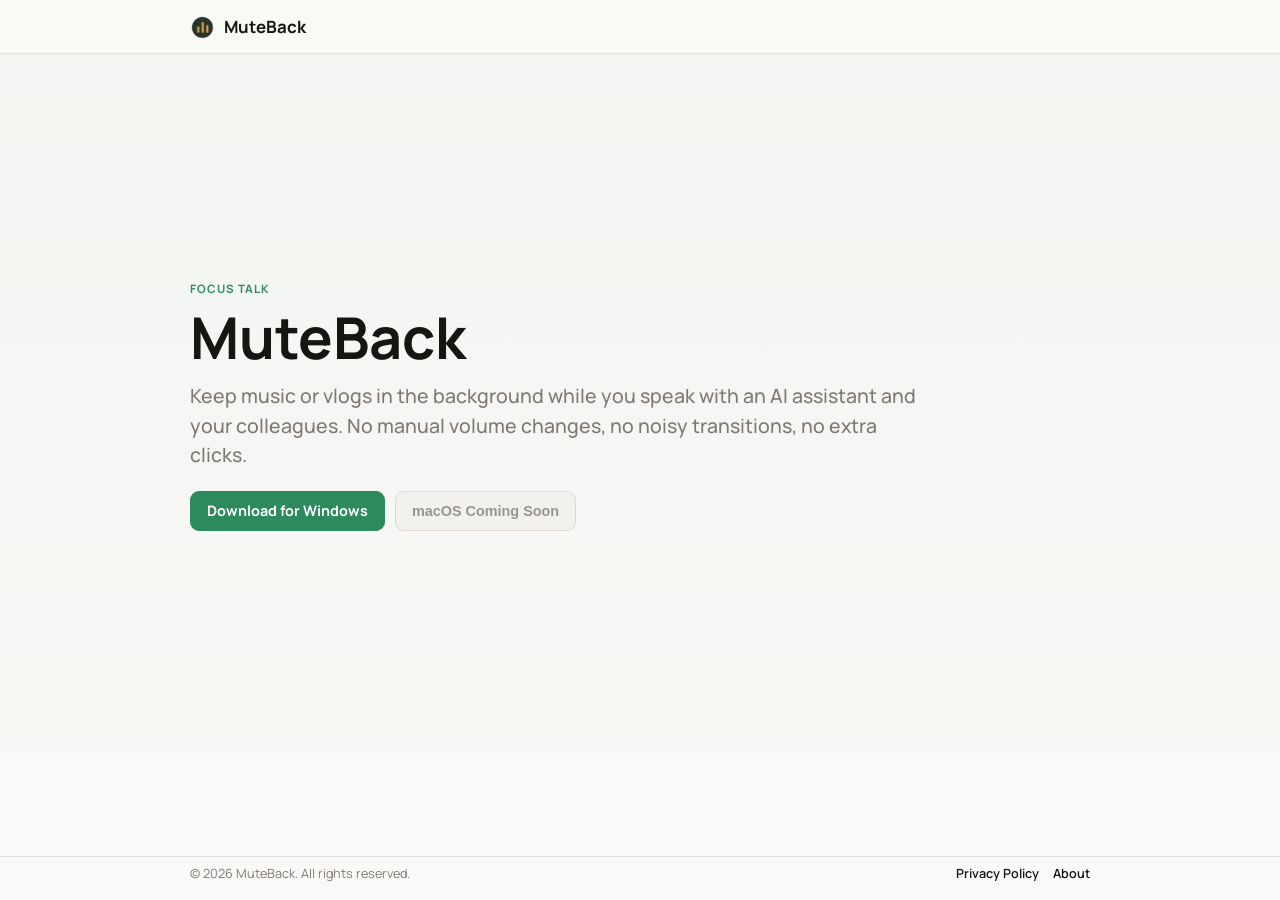
==== site/index.html @ 0c11b117 "Add site" ====
<!doctype html>
<html lang="en">
  <head>
    <meta charset="UTF-8" />
    <meta name="viewport" content="width=device-width, initial-scale=1.0" />
    <title>MuteBack</title>
    <meta
      name="description"
      content="MuteBack automatically lowers background audio when you speak and restores it smoothly."
    />
    <link rel="stylesheet" href="./styles.css" />
  </head>
  <body>
    <header class="site-header">
      <div class="bar-inner">
        <a class="brand" href="#top" aria-label="MuteBack home">
          <img src="./assets/muteback-icon.png" alt="" />
          <span>MuteBack</span>
        </a>
      </div>
    </header>

    <main id="top">
      <section class="hero section">
        <div class="container">
          <p class="eyebrow">Focus Talk</p>
          <h1>MuteBack</h1>
          <p class="lead">
            Keep music or vlogs in the background while you speak with an AI assistant and your colleagues. No manual
            volume changes, no noisy transitions, no extra clicks.
          </p>
          <div class="cta-row" id="get-started">
            <a class="button primary" href="#">Download for Windows</a>
            <button type="button" class="button secondary" disabled>macOS Coming Soon</button>
          </div>
        </div>
      </section>
    </main>

    <footer class="site-footer">
      <div class="bar-inner">
        <p class="footer-copy">&copy; 2026 MuteBack. All rights reserved.</p>
        <nav class="footer-links" aria-label="Footer">
          <a href="./privacy.html">Privacy Policy</a>
          <a href="./about.html">About</a>
        </nav>
      </div>
    </footer>
  </body>
</html>
---- site/styles.css ----
@font-face {
  font-family: "Manrope";
  font-style: normal;
  font-weight: 400;
  font-display: swap;
  src: url("./fonts/Manrope-400.woff2") format("woff2");
}

@font-face {
  font-family: "Manrope";
  font-style: normal;
  font-weight: 500;
  font-display: swap;
  src: url("./fonts/Manrope-500.woff2") format("woff2");
}

@font-face {
  font-family: "Manrope";
  font-style: normal;
  font-weight: 600;
  font-display: swap;
  src: url("./fonts/Manrope-600.woff2") format("woff2");
}

@font-face {
  font-family: "Manrope";
  font-style: normal;
  font-weight: 700;
  font-display: swap;
  src: url("./fonts/Manrope-700.woff2") format("woff2");
}

:root {
  --bg: #faf9f7;
  --surface: #fffefd;
  --line: #e3dfda;
  --text: #151512;
  --muted: #7f7973;
  --accent: #2d8a5d;
  --accent-soft: #f1f9f4;
}

* {
  box-sizing: border-box;
}

html,
body {
  margin: 0;
  width: 100%;
  min-height: 100%;
}

body {
  font-family: "Manrope", "Segoe UI", sans-serif;
  color: var(--text);
  background:
    linear-gradient(180deg, rgba(45, 138, 93, 0.04), rgba(45, 138, 93, 0)),
    linear-gradient(var(--bg), var(--bg));
  line-height: 1.5;
  display: flex;
  flex-direction: column;
  min-height: 100svh;
}

main {
  flex: 1;
}

.site-header {
  position: sticky;
  top: 0;
  z-index: 10;
  width: 100%;
  padding: 14px clamp(18px, 4vw, 42px);
  border-bottom: 1px solid var(--line);
  background: rgba(250, 249, 247, 0.92);
  backdrop-filter: blur(6px);
}

.bar-inner {
  display: flex;
  align-items: center;
  justify-content: space-between;
  gap: 10px;
  width: min(900px, 100%);
  margin: 0 auto;
}

.brand {
  display: inline-flex;
  align-items: center;
  gap: 10px;
  color: inherit;
  text-decoration: none;
}

.brand img {
  width: 24px;
  height: 24px;
  border-radius: 7px;
}

.brand span {
  font-size: 1.06rem;
  font-weight: 700;
}

.header-link {
  display: inline-flex;
  align-items: center;
  justify-content: center;
  min-height: 34px;
  padding: 0 12px;
  border: 1px solid var(--line);
  border-radius: 8px;
  background: var(--surface);
  color: var(--text);
  font-size: 0.84rem;
  font-weight: 600;
  text-decoration: none;
}

.section {
  width: 100%;
  padding: clamp(28px, 6vw, 70px) clamp(18px, 4vw, 42px);
}

.hero {
  min-height: 78svh;
  display: grid;
  align-items: center;
}

.container {
  width: min(900px, 100%);
  margin: 0 auto;
}

.eyebrow {
  margin: 0 0 10px;
  color: var(--accent);
  font-size: 0.72rem;
  font-weight: 700;
  letter-spacing: 0.08em;
  text-transform: uppercase;
}

h1 {
  margin: 0;
  font-size: clamp(2.1rem, 5vw, 3.6rem);
  font-weight: 700;
  line-height: 1.05;
}

.lead {
  margin: 14px 0 0;
  max-width: 62ch;
  color: var(--muted);
  font-size: clamp(1rem, 2.4vw, 1.22rem);
  font-weight: 500;
}

.cta-row {
  display: flex;
  flex-wrap: wrap;
  gap: 10px;
  margin-top: 22px;
}

.button {
  display: inline-flex;
  align-items: center;
  justify-content: center;
  min-height: 40px;
  padding: 0 16px;
  border-radius: 9px;
  font-size: 0.9rem;
  font-weight: 700;
  text-decoration: none;
}

.button.primary {
  border: 1px solid var(--accent);
  background: var(--accent);
  color: #ffffff;
}

.button.secondary {
  border: 1px solid var(--line);
  background: var(--surface);
  color: var(--text);
}

.button:disabled {
  cursor: not-allowed;
}

.button.secondary:disabled {
  border-color: #ddd8d3;
  background: #f3f1ee;
  color: #9a948e;
}

.site-footer {
  min-height: 44px;
  padding: 8px clamp(18px, 4vw, 42px);
  border-top: 1px solid var(--line);
  color: var(--muted);
  font-size: 0.79rem;
}

.site-footer p {
  margin: 0;
}

.footer-copy {
  color: var(--muted);
}

.footer-links {
  display: inline-flex;
  align-items: center;
  gap: 14px;
}

.footer-links a {
  color: var(--text);
  font-weight: 600;
  text-decoration: none;
}

.footer-links a:hover {
  color: var(--accent);
}

.text-page {
  display: grid;
  grid-template-rows: auto 1fr auto;
  min-height: 100svh;
}

.page-main {
  width: 100%;
  padding: clamp(26px, 5vw, 52px) clamp(18px, 4vw, 42px);
}

.page-container {
  width: min(840px, 100%);
  margin: 0 auto;
}

.page-title {
  margin: 0;
  font-size: clamp(1.7rem, 4.4vw, 2.6rem);
  font-weight: 700;
  line-height: 1.1;
}

.page-lead {
  margin: 10px 0 0;
  color: var(--muted);
  font-size: 0.98rem;
  font-weight: 500;
}

.policy-list {
  margin: 18px 0 0;
  padding: 0;
  list-style: none;
  display: grid;
  gap: 10px;
}

.policy-list li {
  margin: 0;
  padding: 10px 12px;
  border: 1px solid var(--line);
  border-radius: 10px;
  background: var(--surface);
  color: #3e3a36;
  font-size: 0.9rem;
}

.author-line {
  margin: 18px 0 0;
  color: #3e3a36;
  font-size: 1rem;
  font-weight: 600;
}

@media (max-width: 760px) {
  .hero {
    min-height: 74svh;
  }

  .site-footer .bar-inner {
    flex-direction: column;
    align-items: flex-start;
    gap: 6px;
  }

  .footer-links {
    gap: 12px;
  }
}
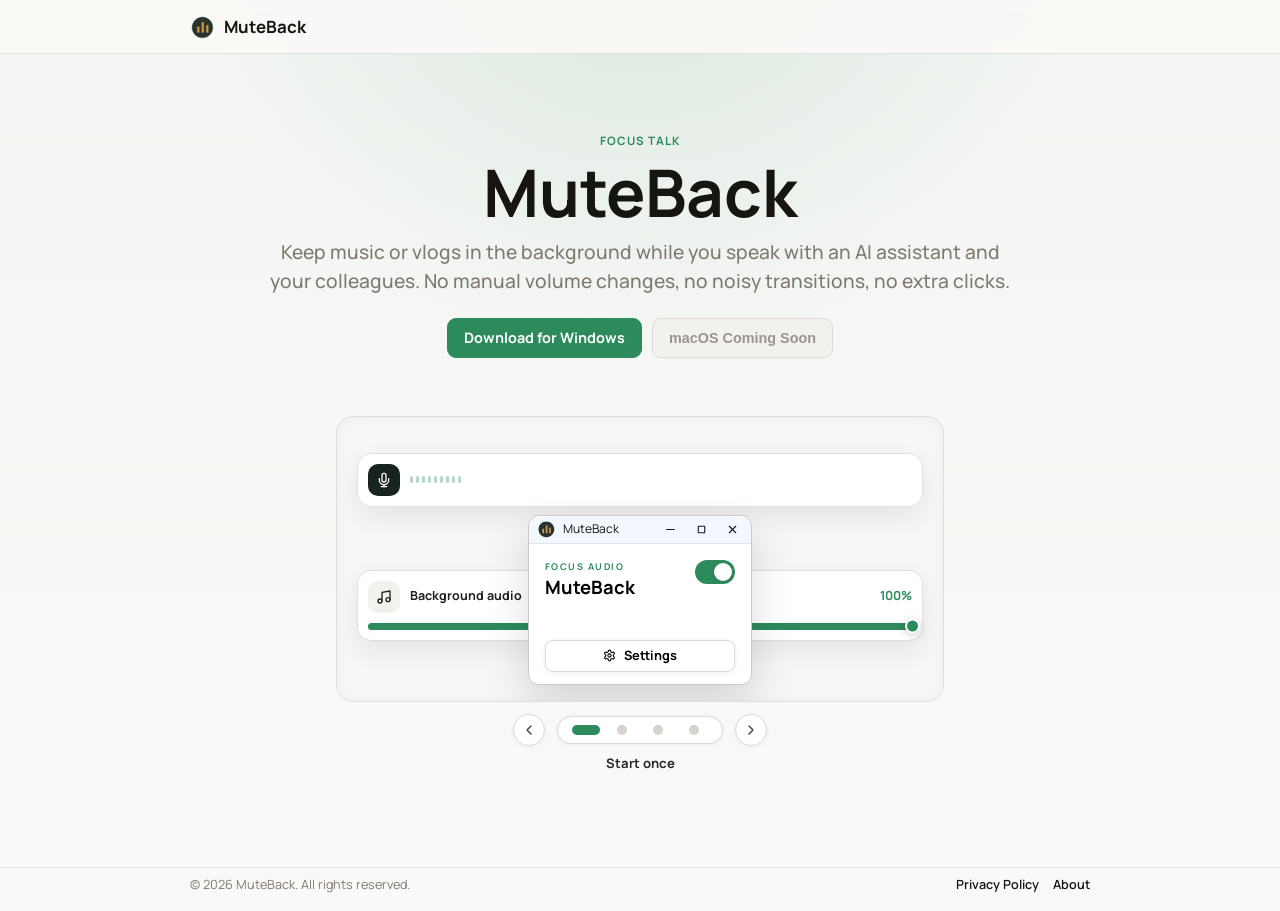
==== commit 0382effd: "Design" ====
--- a/site/index.html
+++ b/site/index.html
@@ -8,7 +8,11 @@
       name="description"
       content="MuteBack automatically lowers background audio when you speak and restores it smoothly."
     />
+    <link rel="icon" type="image/png" sizes="32x32" href="./assets/favicon-32.png" />
+    <link rel="icon" type="image/png" sizes="16x16" href="./assets/favicon-16.png" />
+    <link rel="apple-touch-icon" href="./assets/apple-touch-icon.png" />
     <link rel="stylesheet" href="./styles.css" />
+    <script src="./demo.js" defer></script>
   </head>
   <body>
     <header class="site-header">
@@ -35,6 +39,117 @@
           </div>
         </div>
       </section>
+
+      <section class="demo-section" aria-label="MuteBack interactive audio ducking demo">
+        <div class="demo-shell" data-demo data-step="0">
+          <div class="demo-stage" aria-hidden="true">
+            <div class="voice-card">
+              <div class="voice-icon">
+                <svg viewBox="0 0 24 24" aria-hidden="true">
+                  <path d="M12 2a3 3 0 0 0-3 3v7a3 3 0 0 0 6 0V5a3 3 0 0 0-3-3Z" />
+                  <path d="M19 10v2a7 7 0 0 1-14 0v-2" />
+                  <path d="M12 19v3" />
+                  <path d="M8 22h8" />
+                </svg>
+              </div>
+              <div class="waveform">
+                <span style="--bar-height: 8px; --delay: 0ms"></span>
+                <span style="--bar-height: 16px; --delay: 35ms"></span>
+                <span style="--bar-height: 24px; --delay: 70ms"></span>
+                <span style="--bar-height: 13px; --delay: 105ms"></span>
+                <span style="--bar-height: 30px; --delay: 140ms"></span>
+                <span style="--bar-height: 18px; --delay: 175ms"></span>
+                <span style="--bar-height: 10px; --delay: 210ms"></span>
+                <span style="--bar-height: 25px; --delay: 245ms"></span>
+                <span style="--bar-height: 15px; --delay: 280ms"></span>
+              </div>
+            </div>
+
+            <div class="music-card">
+              <div class="music-row">
+                <div class="music-icon">
+                  <svg viewBox="0 0 24 24" aria-hidden="true">
+                    <path d="M9 18V5l12-2v13" />
+                    <circle cx="6" cy="18" r="3" />
+                    <circle cx="18" cy="16" r="3" />
+                  </svg>
+                </div>
+                <div class="music-title">Background audio</div>
+                <div class="music-volume" data-demo-volume>100%</div>
+              </div>
+              <div class="music-meter">
+                <div class="music-fill"></div>
+                <div class="music-knob"></div>
+              </div>
+            </div>
+
+            <div class="app-window-wrap">
+              <div class="window-chrome app-window">
+                <div class="window-titlebar">
+                  <div class="window-title">
+                    <img class="demo-logo" src="./assets/muteback-icon.png" alt="" aria-hidden="true" />
+                    <span>MuteBack</span>
+                  </div>
+                  <div class="window-actions" aria-hidden="true">
+                    <svg viewBox="0 0 24 24"><path d="M5 12h14" /></svg>
+                    <svg viewBox="0 0 24 24"><rect x="6" y="6" width="12" height="12" rx="1" /></svg>
+                    <svg viewBox="0 0 24 24"><path d="M18 6 6 18" /><path d="m6 6 12 12" /></svg>
+                  </div>
+                </div>
+                <div class="app-window-body">
+                  <div class="app-window-head">
+                    <div>
+                      <div class="app-kicker">Focus Audio</div>
+                      <div class="app-title">MuteBack</div>
+                    </div>
+                    <div class="demo-toggle" aria-hidden="true"><span></span></div>
+                  </div>
+                  <div class="settings-button">
+                    <svg viewBox="0 0 24 24" aria-hidden="true">
+                      <path d="M12.22 2h-.44a2 2 0 0 0-2 2v.18a2 2 0 0 1-1 1.73l-.43.25a2 2 0 0 1-2 0l-.15-.08a2 2 0 0 0-2.73.73l-.22.38a2 2 0 0 0 .73 2.73l.15.1a2 2 0 0 1 1 1.72v.51a2 2 0 0 1-1 1.74l-.15.09a2 2 0 0 0-.73 2.73l.22.38a2 2 0 0 0 2.73.73l.15-.08a2 2 0 0 1 2 0l.43.25a2 2 0 0 1 1 1.73V20a2 2 0 0 0 2 2h.44a2 2 0 0 0 2-2v-.18a2 2 0 0 1 1-1.73l.43-.25a2 2 0 0 1 2 0l.15.08a2 2 0 0 0 2.73-.73l.22-.38a2 2 0 0 0-.73-2.73l-.15-.09a2 2 0 0 1-1-1.74v-.51a2 2 0 0 1 1-1.72l.15-.1a2 2 0 0 0 .73-2.73l-.22-.38a2 2 0 0 0-2.73-.73l-.15.08a2 2 0 0 1-2 0l-.43-.25a2 2 0 0 1-1-1.73V4a2 2 0 0 0-2-2Z" />
+                      <circle cx="12" cy="12" r="3" />
+                    </svg>
+                    <span>Settings</span>
+                  </div>
+                </div>
+              </div>
+            </div>
+
+            <div class="ducking-badge">Ducking to 10%</div>
+
+            <div class="tray-pill">
+              <span class="tray-caret">^</span>
+              <span class="tray-logo-wrap">
+                <img class="tray-logo" src="./assets/muteback-icon.png" alt="" aria-hidden="true" />
+                <span class="tray-status"></span>
+              </span>
+              <svg class="tray-volume" viewBox="0 0 24 24" aria-hidden="true">
+                <path d="M11 5 6 9H2v6h4l5 4V5Z" />
+                <path d="M15.54 8.46a5 5 0 0 1 0 7.07" />
+                <path d="M19.07 4.93a10 10 0 0 1 0 14.14" />
+              </svg>
+              <span class="tray-time">10:24</span>
+            </div>
+          </div>
+
+          <div class="demo-controls" aria-label="Demo controls">
+            <button class="demo-arrow" type="button" data-demo-prev aria-label="Previous step">
+              <svg viewBox="0 0 24 24" aria-hidden="true"><path d="m15 18-6-6 6-6" /></svg>
+            </button>
+            <div class="demo-dots" aria-label="Demo steps">
+              <button type="button" data-demo-dot="0" aria-label="Start once"><span></span></button>
+              <button type="button" data-demo-dot="1" aria-label="Runs quietly"><span></span></button>
+              <button type="button" data-demo-dot="2" aria-label="Audio ducks"><span></span></button>
+              <button type="button" data-demo-dot="3" aria-label="Sound returns"><span></span></button>
+            </div>
+            <button class="demo-arrow" type="button" data-demo-next aria-label="Next step">
+              <svg viewBox="0 0 24 24" aria-hidden="true"><path d="m9 18 6-6-6-6" /></svg>
+            </button>
+          </div>
+
+          <p class="demo-caption" aria-live="polite" data-demo-caption>Start once</p>
+        </div>
+      </section>
     </main>
 
     <footer class="site-footer">
--- a/site/styles.css
+++ b/site/styles.css
@@ -55,7 +55,8 @@
   font-family: "Manrope", "Segoe UI", sans-serif;
   color: var(--text);
   background:
-    linear-gradient(180deg, rgba(45, 138, 93, 0.04), rgba(45, 138, 93, 0)),
+    radial-gradient(circle at 50% -10%, rgba(45, 138, 93, 0.12), transparent 28rem),
+    linear-gradient(180deg, rgba(45, 138, 93, 0.04), rgba(45, 138, 93, 0) 42rem),
     linear-gradient(var(--bg), var(--bg));
   line-height: 1.5;
   display: flex;
@@ -99,6 +100,7 @@
   width: 24px;
   height: 24px;
   border-radius: 7px;
+  object-fit: contain;
 }
 
 .brand span {
@@ -126,15 +128,518 @@
   padding: clamp(28px, 6vw, 70px) clamp(18px, 4vw, 42px);
 }
 
+.demo-section {
+  width: 100%;
+  padding: 0 clamp(18px, 4vw, 42px) clamp(44px, 7vw, 78px);
+}
+
+.demo-shell {
+  position: relative;
+  width: min(640px, 100%);
+  margin: 0 auto;
+  padding: clamp(12px, 2vw, 16px);
+  overflow: hidden;
+}
+
+.demo-stage {
+  position: relative;
+  min-height: clamp(248px, 28vw, 286px);
+  overflow: hidden;
+  border: 1px solid #e0ddd8;
+  border-radius: 17px;
+  background: #f7f6f4;
+  box-shadow: inset 0 1px 12px rgba(22, 34, 29, 0.04);
+}
+
+.voice-card,
+.music-card {
+  position: absolute;
+  left: clamp(12px, 3vw, 20px);
+  right: clamp(12px, 3vw, 20px);
+  border: 1px solid #dedede;
+  border-radius: 14px;
+  background: rgba(255, 255, 255, 0.92);
+  box-shadow: 0 10px 26px rgba(0, 0, 0, 0.07);
+}
+
+.voice-card {
+  top: clamp(20px, 3.5vw, 36px);
+  display: flex;
+  align-items: center;
+  gap: 10px;
+  padding: 10px;
+  backdrop-filter: blur(4px);
+}
+
+.voice-icon,
+.music-icon {
+  display: grid;
+  width: 32px;
+  height: 32px;
+  place-items: center;
+  border-radius: 10px;
+  flex: 0 0 auto;
+}
+
+.voice-icon {
+  background: #17231e;
+  color: #ffffff;
+}
+
+.music-icon {
+  background: #f3f1ee;
+  color: #222222;
+}
+
+.voice-icon svg,
+.music-icon svg,
+.settings-button svg,
+.tray-volume,
+.demo-arrow svg,
+.window-actions svg {
+  width: 16px;
+  height: 16px;
+  fill: none;
+  stroke: currentColor;
+  stroke-width: 2;
+  stroke-linecap: round;
+  stroke-linejoin: round;
+}
+
+.waveform {
+  display: flex;
+  height: 32px;
+  align-items: center;
+  gap: 3px;
+}
+
+.waveform span {
+  width: 3px;
+  height: 7px;
+  border-radius: 999px;
+  background: var(--accent);
+  opacity: 0.35;
+  transition: opacity 160ms ease;
+}
+
+.demo-shell[data-step="2"] .waveform span {
+  animation: demo-wave 720ms var(--delay) infinite;
+}
+
+.music-card {
+  bottom: clamp(52px, 6vw, 60px);
+  padding: 10px;
+  background: rgba(255, 255, 255, 0.96);
+}
+
+.music-row {
+  display: flex;
+  align-items: center;
+  gap: 10px;
+  margin-bottom: 10px;
+}
+
+.music-title {
+  flex: 1;
+  color: #1f1f1f;
+  font-size: 0.78rem;
+  font-weight: 700;
+}
+
+.music-volume {
+  width: 42px;
+  color: var(--accent);
+  font-size: 0.78rem;
+  font-weight: 700;
+  text-align: right;
+}
+
+.music-meter {
+  position: relative;
+  height: 7px;
+  border-radius: 999px;
+  background: #e5e1dc;
+}
+
+.music-fill {
+  position: absolute;
+  inset: 0 auto 0 0;
+  width: 100%;
+  border-radius: inherit;
+  background: var(--accent);
+  transition: width 260ms ease-in-out;
+}
+
+.music-knob {
+  position: absolute;
+  top: 50%;
+  left: calc(100% - 7px);
+  width: 15px;
+  height: 15px;
+  border: 2px solid #ffffff;
+  border-radius: 999px;
+  background: var(--accent);
+  box-shadow: 0 2px 8px rgba(20, 32, 28, 0.22);
+  transform: translateY(-50%);
+  transition: left 260ms ease-in-out;
+}
+
+.demo-shell[data-step="2"] .music-fill {
+  width: 10%;
+  transition-duration: 180ms;
+}
+
+.demo-shell[data-step="2"] .music-knob {
+  left: calc(10% - 7px);
+  transition-duration: 180ms;
+}
+
+.app-window-wrap {
+  position: absolute;
+  top: clamp(88px, 10vw, 98px);
+  left: 50%;
+  width: min(224px, calc(100% - 36px));
+  opacity: 0;
+  pointer-events: none;
+  transform: translate(-50%, 142px) scale(0.38);
+  transform-origin: 80% 100%;
+  transition:
+    opacity 460ms ease,
+    transform 560ms ease-in-out;
+}
+
+.demo-shell[data-step="0"] .app-window-wrap {
+  opacity: 1;
+  transform: translate(-50%, 0) scale(1);
+}
+
+.window-chrome {
+  overflow: hidden;
+  border: 1px solid #c9c9c9;
+  border-radius: 11px;
+  background: #ffffff;
+  box-shadow: 0 18px 45px rgba(0, 0, 0, 0.14);
+}
+
+.window-titlebar {
+  display: flex;
+  height: 28px;
+  align-items: center;
+  justify-content: space-between;
+  gap: 8px;
+  border-bottom: 1px solid #dfe6eb;
+  background: #f3f8ff;
+  padding: 0 8px;
+  color: #151515;
+  font-size: 0.75rem;
+}
+
+.window-title {
+  display: flex;
+  align-items: center;
+  gap: 8px;
+  min-width: 0;
+}
+
+.demo-logo,
+.tray-logo {
+  display: block;
+  border-radius: 5px;
+  object-fit: contain;
+}
+
+.demo-logo {
+  width: 18px;
+  height: 18px;
+  flex: 0 0 auto;
+}
+
+.window-actions {
+  display: flex;
+  align-items: center;
+  gap: 18px;
+  padding-right: 4px;
+  color: #151515;
+}
+
+.window-actions svg {
+  width: 13px;
+  height: 13px;
+}
+
+.app-window-body {
+  padding: 16px 16px 12px;
+}
+
+.app-window-head {
+  display: flex;
+  align-items: flex-start;
+  justify-content: space-between;
+  gap: 12px;
+}
+
+.app-kicker {
+  color: var(--accent);
+  font-size: 0.58rem;
+  font-weight: 700;
+  letter-spacing: 0.16em;
+  text-transform: uppercase;
+}
+
+.app-title {
+  margin-top: 4px;
+  color: #000000;
+  font-size: 1.15rem;
+  font-weight: 700;
+  letter-spacing: 0;
+  line-height: 1.1;
+}
+
+.demo-toggle {
+  position: relative;
+  width: 40px;
+  height: 24px;
+  border-radius: 999px;
+  background: var(--accent);
+}
+
+.demo-toggle span {
+  position: absolute;
+  top: 3px;
+  left: 19px;
+  width: 18px;
+  height: 18px;
+  border-radius: 50%;
+  background: #ffffff;
+  box-shadow: 0 1px 3px rgba(20, 32, 28, 0.16);
+}
+
+.settings-button {
+  display: flex;
+  height: 32px;
+  align-items: center;
+  justify-content: center;
+  gap: 8px;
+  margin-top: 42px;
+  border: 1px solid #ded9d4;
+  border-radius: 8px;
+  background: #ffffff;
+  color: #000000;
+  font-size: 0.8rem;
+  font-weight: 700;
+  box-shadow: 0 1px 5px rgba(20, 32, 28, 0.08);
+}
+
+.settings-button svg {
+  width: 13px;
+  height: 13px;
+}
+
+.ducking-badge {
+  position: absolute;
+  top: clamp(100px, 10vw, 108px);
+  right: clamp(12px, 3vw, 20px);
+  opacity: 0;
+  border: 1px solid #cde9d9;
+  border-radius: 999px;
+  background: #ffffff;
+  padding: 6px 10px;
+  color: var(--accent);
+  font-size: 0.7rem;
+  font-weight: 700;
+  pointer-events: none;
+  transform: translateY(8px);
+  transition:
+    opacity 180ms ease,
+    transform 180ms ease;
+  box-shadow: 0 1px 8px rgba(20, 32, 28, 0.08);
+}
+
+.demo-shell[data-step="2"] .ducking-badge {
+  opacity: 1;
+  transform: translateY(0);
+}
+
+.tray-pill {
+  position: absolute;
+  right: clamp(12px, 3vw, 18px);
+  bottom: 14px;
+  display: flex;
+  height: 34px;
+  align-items: center;
+  gap: 7px;
+  border: 1px solid #d2d2d2;
+  border-radius: 10px;
+  background: #fbfbfb;
+  padding: 0 10px;
+  opacity: 0;
+  pointer-events: none;
+  transform: translateY(10px) scale(0.96);
+  transition:
+    opacity 240ms ease,
+    transform 240ms ease;
+  box-shadow: 0 10px 28px rgba(0, 0, 0, 0.12);
+}
+
+.demo-shell[data-step="1"] .tray-pill,
+.demo-shell[data-step="2"] .tray-pill,
+.demo-shell[data-step="3"] .tray-pill {
+  opacity: 1;
+  transform: translateY(0) scale(1);
+}
+
+.tray-caret {
+  color: #606060;
+  font-size: 0.75rem;
+  line-height: 1;
+}
+
+.tray-logo-wrap {
+  position: relative;
+  display: inline-grid;
+  width: 20px;
+  height: 20px;
+  place-items: center;
+  border-radius: 5px;
+  transition: box-shadow 180ms ease;
+}
+
+.tray-logo {
+  width: 20px;
+  height: 20px;
+}
+
+.demo-shell[data-step="2"] .tray-logo-wrap {
+  box-shadow: 0 0 0 7px rgba(47, 143, 99, 0.18);
+}
+
+.tray-status {
+  position: absolute;
+  top: -1px;
+  right: -1px;
+  width: 8px;
+  height: 8px;
+  border: 1px solid #ffffff;
+  border-radius: 50%;
+  background: var(--accent);
+  opacity: 0;
+}
+
+.demo-shell[data-step="2"] .tray-status {
+  opacity: 1;
+}
+
+.tray-volume {
+  width: 14px;
+  height: 14px;
+  color: #606060;
+}
+
+.tray-time {
+  color: #3d3d3d;
+  font-size: 0.7rem;
+  font-weight: 600;
+}
+
+.demo-controls {
+  display: flex;
+  align-items: center;
+  justify-content: center;
+  gap: 12px;
+  margin-top: 12px;
+}
+
+.demo-arrow,
+.demo-dots {
+  border: 1px solid #ded9d4;
+  background: #ffffff;
+  box-shadow: 0 1px 5px rgba(20, 32, 28, 0.06);
+}
+
+.demo-arrow {
+  display: grid;
+  width: 32px;
+  height: 32px;
+  place-items: center;
+  border-radius: 50%;
+  color: #3d3d3d;
+  cursor: pointer;
+  transition:
+    background 160ms ease,
+    transform 160ms ease;
+}
+
+.demo-arrow:hover {
+  background: #f7f6f4;
+  transform: translateY(-1px);
+}
+
+.demo-arrow svg {
+  width: 16px;
+  height: 16px;
+}
+
+.demo-dots {
+  display: flex;
+  align-items: center;
+  gap: 8px;
+  border-radius: 999px;
+  padding: 7px 14px;
+}
+
+.demo-dots button {
+  display: grid;
+  width: 28px;
+  height: 12px;
+  place-items: center;
+  border: 0;
+  background: transparent;
+  padding: 0;
+  cursor: pointer;
+}
+
+.demo-dots span {
+  display: block;
+  width: 10px;
+  height: 10px;
+  border-radius: 999px;
+  background: #d7d2cc;
+  transition:
+    width 180ms ease,
+    background 180ms ease;
+}
+
+.demo-dots button:hover span {
+  background: #bdb7b0;
+}
+
+.demo-dots button[aria-pressed="true"] span {
+  width: 28px;
+  background: var(--accent);
+}
+
+.demo-caption {
+  margin: 8px 0 0;
+  color: #282828;
+  font-size: 0.82rem;
+  font-weight: 700;
+  text-align: center;
+}
+
 .hero {
-  min-height: 78svh;
-  display: grid;
-  align-items: center;
+  min-height: 0;
+  padding-top: clamp(46px, 8vw, 78px);
+  padding-bottom: clamp(28px, 4.2vw, 42px);
 }
 
 .container {
   width: min(900px, 100%);
   margin: 0 auto;
+}
+
+.hero .container {
+  width: min(760px, 100%);
+  text-align: center;
 }
 
 .eyebrow {
@@ -148,22 +653,23 @@
 
 h1 {
   margin: 0;
-  font-size: clamp(2.1rem, 5vw, 3.6rem);
-  font-weight: 700;
-  line-height: 1.05;
+  font-size: clamp(2.55rem, 6vw, 4.1rem);
+  font-weight: 700;
+  line-height: 0.98;
 }
 
 .lead {
-  margin: 14px 0 0;
-  max-width: 62ch;
+  margin: 14px auto 0;
+  max-width: 66ch;
   color: var(--muted);
-  font-size: clamp(1rem, 2.4vw, 1.22rem);
+  font-size: clamp(1.02rem, 2vw, 1.2rem);
   font-weight: 500;
 }
 
 .cta-row {
   display: flex;
   flex-wrap: wrap;
+  justify-content: center;
   gap: 10px;
   margin-top: 22px;
 }
@@ -264,34 +770,57 @@
   font-weight: 500;
 }
 
-.policy-list {
-  margin: 18px 0 0;
-  padding: 0;
-  list-style: none;
-  display: grid;
-  gap: 10px;
-}
-
-.policy-list li {
+.legal-document,
+.about-copy {
+  margin: 22px 0 0;
+  color: #3e3a36;
+  font-size: 0.94rem;
+}
+
+.legal-section + .legal-section {
+  margin-top: 22px;
+  padding-top: 20px;
+  border-top: 1px solid var(--line);
+}
+
+.legal-section h2 {
+  margin: 0 0 8px;
+  color: var(--text);
+  font-size: 1.05rem;
+  font-weight: 700;
+  line-height: 1.3;
+}
+
+.legal-section p,
+.about-copy p {
   margin: 0;
-  padding: 10px 12px;
-  border: 1px solid var(--line);
-  border-radius: 10px;
-  background: var(--surface);
-  color: #3e3a36;
-  font-size: 0.9rem;
-}
-
-.author-line {
-  margin: 18px 0 0;
-  color: #3e3a36;
-  font-size: 1rem;
-  font-weight: 600;
+}
+
+.legal-section p + p,
+.about-copy p + p {
+  margin-top: 12px;
+}
+
+.legal-section ul {
+  margin: 10px 0 0;
+  padding-left: 1.25rem;
+}
+
+.legal-section li + li {
+  margin-top: 5px;
+}
+
+.legal-section a,
+.about-copy a {
+  color: var(--accent);
+  font-weight: 700;
+  text-decoration: underline;
+  text-underline-offset: 3px;
 }
 
 @media (max-width: 760px) {
   .hero {
-    min-height: 74svh;
+    padding-top: 6px;
   }
 
   .site-footer .bar-inner {
@@ -304,3 +833,56 @@
     gap: 12px;
   }
 }
+
+@media (max-width: 540px) {
+  .demo-stage {
+    min-height: 272px;
+  }
+
+  .app-window-wrap {
+    top: 94px;
+    width: min(216px, calc(100% - 30px));
+  }
+
+  .music-card {
+    bottom: 56px;
+  }
+
+  .tray-pill {
+    right: 10px;
+    bottom: 12px;
+    padding: 0 8px;
+  }
+
+  .tray-caret,
+  .tray-time {
+    display: none;
+  }
+
+  .ducking-badge {
+    top: 102px;
+    right: 12px;
+  }
+
+  .demo-dots {
+    padding-inline: 12px;
+  }
+}
+
+@keyframes demo-wave {
+  0%,
+  100% {
+    height: 7px;
+    opacity: 0.72;
+  }
+
+  30% {
+    height: var(--bar-height);
+    opacity: 1;
+  }
+
+  60% {
+    height: 9px;
+    opacity: 0.86;
+  }
+}
